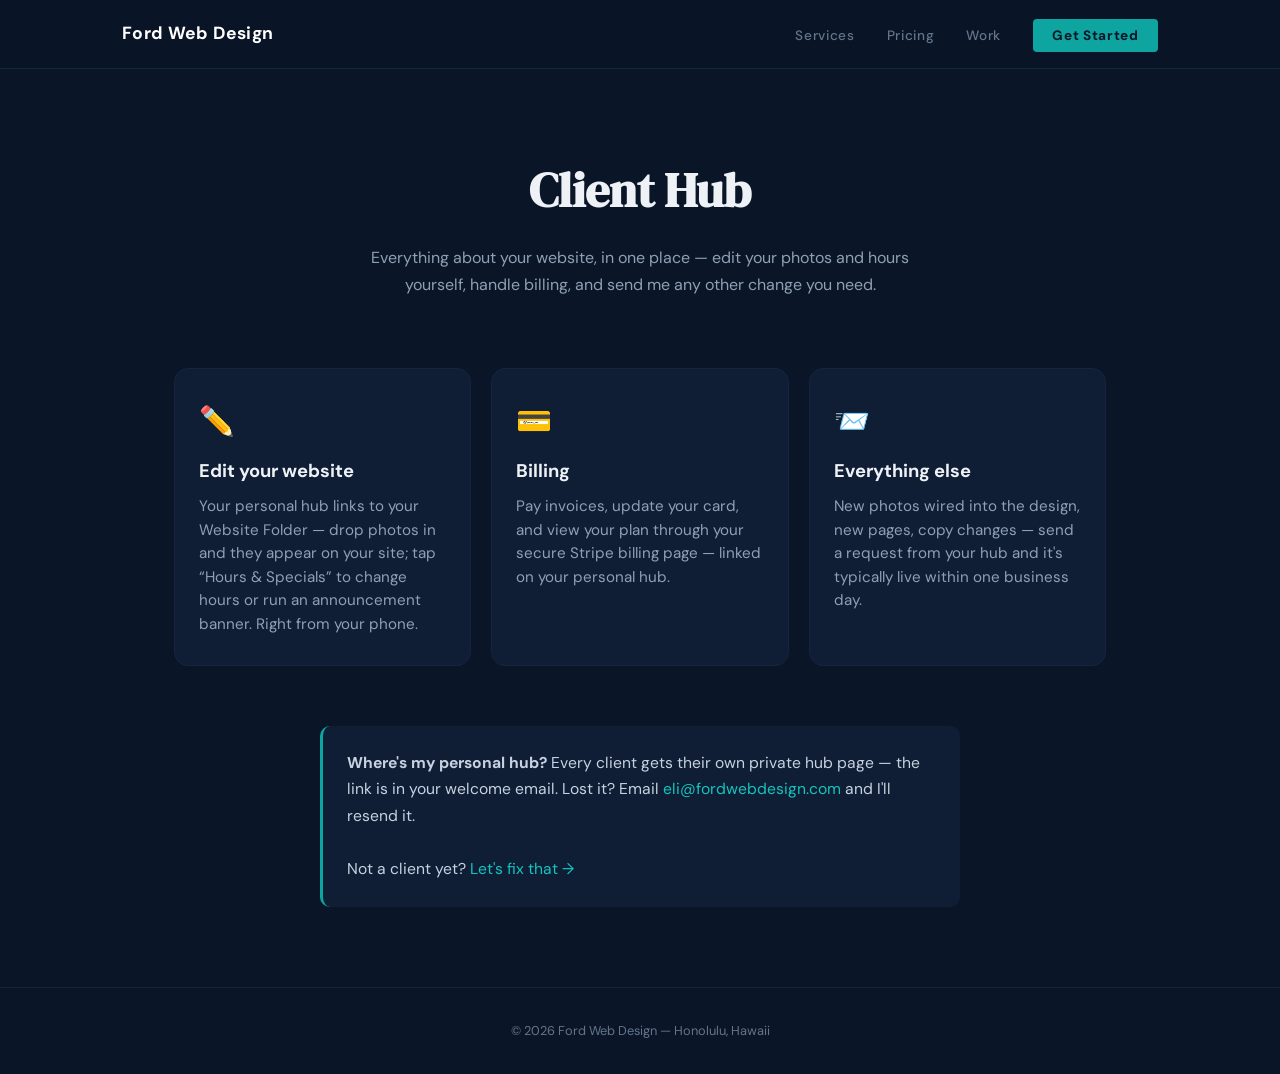
==== clients/index.html @ e679d4ad "fordwebdesign: Client Hub — /clients/ landing + per-client hub template (edits/billing/requests in o" ====
<!DOCTYPE html>
<html lang="en">
<head>
  <meta charset="UTF-8" />
  <meta name="viewport" content="width=device-width, initial-scale=1.0" />
  <title>Client Hub | Ford Web Design</title>
  <meta name="description" content="Manage your website in one place — edit photos and hours yourself, handle billing, and request changes." />
  <meta name="robots" content="noindex" />
  <link rel="icon" href="../favicon.svg" type="image/svg+xml" />
  <link rel="preconnect" href="https://fonts.googleapis.com" />
  <link rel="preconnect" href="https://fonts.gstatic.com" crossorigin />
  <link href="https://fonts.googleapis.com/css2?family=DM+Sans:wght@400;500;700&family=DM+Serif+Display&display=swap" rel="stylesheet" />
  <link rel="stylesheet" href="../style.css" />
  <style>
    .hub-hero { padding: 150px 24px 40px; text-align: center; }
    .hub-hero h1 { font-family: "DM Serif Display", serif; font-size: clamp(2rem, 5vw, 3rem); color: #eef2f7; margin-bottom: 12px; }
    .hub-hero p { color: #8fa0b5; max-width: 560px; margin: 0 auto; }
    .hub-cards { max-width: 980px; margin: 30px auto 60px; padding: 0 24px; display: grid; grid-template-columns: repeat(auto-fit, minmax(260px, 1fr)); gap: 20px; }
    .hub-card { background: #0f1e35; border: 1px solid #162440; border-radius: 14px; padding: 28px 24px; }
    .hub-card .emoji { font-size: 1.8rem; }
    .hub-card h3 { color: #eef2f7; margin: 10px 0 8px; font-size: 1.15rem; }
    .hub-card p { color: #8fa0b5; font-size: 0.95rem; line-height: 1.55; }
    .hub-note { max-width: 640px; margin: 0 auto 80px; padding: 24px; background: #0f1e35; border-left: 3px solid #0ea5a0; border-radius: 10px; color: #c7d2e0; font-size: 0.98rem; }
    .hub-note a { color: #14c4be; }
  </style>
</head>
<body>

  <nav>
    <div class="nav-inner">
      <div class="logo"><a href="../" style="color:inherit; text-decoration:none;">Ford Web Design</a></div>
      <ul id="nav-menu">
        <li><a href="../#services">Services</a></li>
        <li><a href="../#pricing">Pricing</a></li>
        <li><a href="../#work">Work</a></li>
        <li><a href="../#contact" class="btn-nav">Get Started</a></li>
      </ul>
    </div>
  </nav>

  <header class="hub-hero">
    <h1>Client Hub</h1>
    <p>Everything about your website, in one place — edit your photos and hours yourself,
    handle billing, and send me any other change you need.</p>
  </header>

  <div class="hub-cards">
    <div class="hub-card">
      <span class="emoji">✏️</span>
      <h3>Edit your website</h3>
      <p>Your personal hub links to your Website Folder — drop photos in and they appear on
      your site; tap “Hours &amp; Specials” to change hours or run an announcement banner.
      Right from your phone.</p>
    </div>
    <div class="hub-card">
      <span class="emoji">💳</span>
      <h3>Billing</h3>
      <p>Pay invoices, update your card, and view your plan through your secure Stripe
      billing page — linked on your personal hub.</p>
    </div>
    <div class="hub-card">
      <span class="emoji">📨</span>
      <h3>Everything else</h3>
      <p>New photos wired into the design, new pages, copy changes — send a request from
      your hub and it's typically live within one business day.</p>
    </div>
  </div>

  <div class="hub-note">
    <strong>Where's my personal hub?</strong> Every client gets their own private hub page —
    the link is in your welcome email. Lost it? Email
    <a href="mailto:eli@fordwebdesign.com">eli@fordwebdesign.com</a> and I'll resend it.
    <br /><br />
    Not a client yet? <a href="../#contact">Let's fix that →</a>
  </div>

  <footer>
    <p>&copy; 2026 Ford Web Design &mdash; Honolulu, Hawaii</p>
  </footer>

</body>
</html>
---- style.css ----
/* =====================
   VARIABLES
   ===================== */
:root {
  --navy:        #0a1628;
  --navy-2:      #0f1e35;
  --navy-3:      #162440;
  --teal:        #0ea5a0;
  --teal-light:  #14c4be;
  --coral:       #ff6b5b;
  --white:       #ffffff;
  --off-white:   #f0f4f8;
  --text:        #cbd5e1;
  --text-muted:  #64748b;
  --font:        'DM Sans', sans-serif;
  --font-serif:  'DM Serif Display', serif;
}

/* =====================
   RESET & BASE
   ===================== */
*, *::before, *::after { box-sizing: border-box; margin: 0; padding: 0; }
html { scroll-behavior: smooth; }
body { font-family: var(--font); background: var(--navy); color: var(--text); font-size: 16px; line-height: 1.7; }
h1, h2, h3 { font-weight: 700; color: var(--white); }
a { text-decoration: none; color: inherit; }
.container { max-width: 1100px; margin: 0 auto; padding: 0 2rem; }

/* =====================
   NAV
   ===================== */
nav {
  position: fixed; top: 0; left: 0; right: 0; z-index: 100;
  background: rgba(10, 22, 40, 0.92);
  border-bottom: 1px solid rgba(14, 165, 160, 0.15);
  backdrop-filter: blur(12px);
}
.nav-inner {
  max-width: 1100px; margin: 0 auto; padding: 1.2rem 2rem;
  display: flex; align-items: center; justify-content: space-between;
}
.logo { font-family: var(--font); font-size: 1.1rem; font-weight: 700; color: var(--white); letter-spacing: 0.02em; }
nav ul { list-style: none; display: flex; align-items: center; gap: 2rem; }
nav ul a { font-size: 0.85rem; font-weight: 500; letter-spacing: 0.05em; color: var(--text-muted); transition: color 0.2s; }
nav ul a:hover, nav ul a.nav-active { color: var(--teal); }
.btn-nav {
  background: var(--teal); color: var(--navy) !important;
  padding: 0.5rem 1.2rem; font-weight: 700; border-radius: 4px;
  transition: background 0.2s !important;
}
.btn-nav:hover { background: var(--teal-light) !important; }

/* =====================
   HERO
   ===================== */
.hero {
  min-height: 100vh; display: flex; align-items: center;
  position: relative; overflow: hidden;
  padding: 6rem 2rem 4rem;
}
.hero-bg {
  position: absolute; inset: 0; z-index: 0;
  background:
    radial-gradient(ellipse at 70% 50%, rgba(14, 165, 160, 0.12) 0%, transparent 60%),
    radial-gradient(ellipse at 20% 80%, rgba(255, 107, 91, 0.08) 0%, transparent 50%),
    url('https://images.unsplash.com/photo-1507525428034-b723cf961d3e?w=1800&q=80') center/cover no-repeat;
  filter: brightness(0.25);
}
.hero-content { position: relative; z-index: 1; max-width: 700px; margin: 0 auto; text-align: center; }
.hero-location {
  display: inline-block; font-size: 0.8rem; font-weight: 500; letter-spacing: 0.15em;
  text-transform: uppercase; color: var(--teal); margin-bottom: 1.5rem;
  opacity: 0; transform: translateY(12px); animation: fadeUp 0.6s ease forwards 0.2s;
}
.hero h1 {
  font-size: clamp(3rem, 7vw, 5.5rem); line-height: 1.05; color: var(--white);
  margin-bottom: 1.5rem; font-weight: 700;
  opacity: 0; transform: translateY(16px); animation: fadeUp 0.7s ease forwards 0.4s;
}
.hero h1 .highlight {
  background: linear-gradient(135deg, var(--teal), var(--teal-light));
  -webkit-background-clip: text; -webkit-text-fill-color: transparent; background-clip: text;
}
.hero .sub {
  font-size: 1.1rem; color: var(--text); font-weight: 300; max-width: 520px;
  margin: 0 auto 2.5rem; line-height: 1.7;
  opacity: 0; transform: translateY(12px); animation: fadeUp 0.7s ease forwards 0.6s;
}
.hero-cta {
  display: flex; gap: 1rem; justify-content: center; flex-wrap: wrap;
  opacity: 0; transform: translateY(12px); animation: fadeUp 0.7s ease forwards 0.8s;
}
.btn-primary {
  display: inline-block; background: var(--teal); color: var(--navy);
  padding: 0.9rem 2.2rem; font-size: 0.9rem; font-weight: 700;
  letter-spacing: 0.05em; border-radius: 4px; transition: background 0.2s, transform 0.2s;
}
.btn-primary:hover { background: var(--teal-light); transform: translateY(-2px); }
.btn-ghost {
  display: inline-block; border: 1px solid rgba(255,255,255,0.2); color: var(--white);
  padding: 0.9rem 2.2rem; font-size: 0.9rem; font-weight: 500;
  border-radius: 4px; transition: border-color 0.2s, color 0.2s;
}
.btn-ghost:hover { border-color: var(--teal); color: var(--teal); }

/* Scroll indicator */
.hero-scroll {
  position: absolute; bottom: 2rem; left: 50%; transform: translateX(-50%);
  z-index: 1; transition: opacity 0.4s;
  opacity: 0; animation: fadeUp 0.6s ease forwards 1.2s;
}
.hero-scroll span {
  display: block; width: 1px; height: 60px; margin: 0 auto;
  background: linear-gradient(to bottom, var(--teal), transparent);
  animation: scrollLine 1.8s ease-in-out infinite;
}
@keyframes scrollLine {
  0% { transform: scaleY(0); transform-origin: top; }
  50% { transform: scaleY(1); transform-origin: top; }
  51% { transform: scaleY(1); transform-origin: bottom; }
  100% { transform: scaleY(0); transform-origin: bottom; }
}

/* =====================
   SERVICES
   ===================== */
.services { padding: 7rem 0; background: var(--navy-2); }
.section-label {
  font-size: 0.75rem; font-weight: 700; letter-spacing: 0.2em; text-transform: uppercase;
  color: var(--teal); margin-bottom: 0.8rem;
}
.services h2 { font-size: clamp(2rem, 4vw, 3rem); color: var(--white); margin-bottom: 3.5rem; line-height: 1.2; }
.services-grid { display: grid; grid-template-columns: repeat(auto-fit, minmax(240px, 1fr)); gap: 1.5rem; }
.service-card {
  background: var(--navy-3); border: 1px solid rgba(14, 165, 160, 0.1);
  padding: 2rem; border-radius: 8px; transition: border-color 0.3s, transform 0.3s;
}
.service-card:hover { border-color: var(--teal); transform: translateY(-4px); }
.service-icon { font-size: 1.8rem; margin-bottom: 1rem; }
.service-card h3 { font-size: 1.1rem; color: var(--white); margin-bottom: 0.7rem; }
.service-card p { font-size: 0.9rem; color: var(--text-muted); line-height: 1.7; }

/* =====================
   PRICING
   ===================== */
.addons { padding: 7rem 0; background: var(--navy); position: relative; overflow: hidden; }
.addons-bg {
  position: absolute; inset: 0; z-index: 0;
  background:
    radial-gradient(ellipse at 80% 15%, rgba(14,165,160,0.12) 0%, transparent 55%),
    radial-gradient(ellipse at 12% 90%, rgba(255,107,91,0.08) 0%, transparent 50%);
}
.addons .container { position: relative; z-index: 1; }
.addons h2 { font-size: clamp(2rem, 4vw, 3rem); color: var(--white); margin-bottom: 1.2rem; line-height: 1.2; }
.addons-intro { font-size: 1.05rem; color: var(--text); max-width: 600px; margin-bottom: 3.5rem; font-weight: 300; }
.addons-grid { display: flex; flex-wrap: wrap; gap: 1.5rem; align-items: stretch; }
.svc-card {
  flex: 1 1 300px; max-width: 380px;
  background: var(--navy-3); border: 1px solid rgba(14, 165, 160, 0.1);
  padding: 2.2rem 2rem; border-radius: 8px; transition: border-color 0.3s, transform 0.3s;
  display: flex; flex-direction: column;
}
.svc-card:hover { border-color: var(--teal); transform: translateY(-4px); }
.svc-name {
  font-size: 0.78rem; font-weight: 700; letter-spacing: 0.12em; text-transform: uppercase;
  color: var(--teal); margin-bottom: 0.7rem;
}
.svc-desc { font-size: 0.9rem; color: var(--text-muted); margin-bottom: 1.6rem; line-height: 1.6; }
.svc-prices { margin-top: auto; }
.svc-price-row { padding-top: 1.1rem; border-top: 1px solid rgba(255,255,255,0.07); }
.svc-price-row + .svc-price-row { margin-top: 1.1rem; }
.svc-price { font-size: 1.7rem; font-weight: 700; color: var(--white); line-height: 1; }
.svc-price span { font-size: 0.8rem; font-weight: 400; color: var(--text-muted); margin-left: 0.35rem; }
.svc-price-detail { font-size: 0.82rem; color: var(--text-muted); margin-top: 0.45rem; line-height: 1.5; }
.addons-cta { margin-top: 3rem; }

/* =====================
   WORK
   ===================== */
.work { padding: 7rem 0; background: var(--navy); }
.work h2 { font-size: clamp(2rem, 4vw, 3rem); color: var(--white); margin-bottom: 3.5rem; line-height: 1.2; }
.work-grid { display: grid; grid-template-columns: 1fr 1fr; gap: 1.5rem; }
.work-card { border-radius: 8px; overflow: hidden; border: 1px solid rgba(14, 165, 160, 0.1); transition: border-color 0.3s; }
.work-card:hover { border-color: var(--teal); }
.work-img { height: 240px; background-size: cover; background-position: center; }
.work-info { padding: 1.5rem; background: var(--navy-3); }
.work-tag {
  display: inline-block; font-size: 0.7rem; font-weight: 700; letter-spacing: 0.15em;
  text-transform: uppercase; color: var(--teal); margin-bottom: 0.5rem;
}
.work-info h3 { font-size: 1.2rem; color: var(--white); margin-bottom: 0.4rem; }
.work-info p { font-size: 0.875rem; color: var(--text-muted); }
.work-card--cta {
  background: linear-gradient(135deg, rgba(14,165,160,0.15), rgba(255,107,91,0.08));
  display: flex; align-items: center; justify-content: center; min-height: 320px;
}
.work-cta-inner { text-align: center; padding: 2rem; }
.work-cta-inner p { font-size: 1.8rem; font-weight: 700; color: var(--white); line-height: 1.3; margin-bottom: 1.5rem; }

/* =====================
   ABOUT
   ===================== */
.about { padding: 7rem 0; background: var(--navy-2); }
.about-inner { display: grid; grid-template-columns: 1fr 1.4fr; gap: 5rem; align-items: center; }
.about-img-placeholder {
  width: 100%; aspect-ratio: 3/4; border-radius: 8px;
  background:
    linear-gradient(135deg, rgba(14,165,160,0.2), rgba(255,107,91,0.1)),
    url('IMG_3720 copy.JPG') center/cover;
  border: 1px solid rgba(14,165,160,0.2);
}
.about-text h2 { font-size: clamp(2rem, 4vw, 2.8rem); margin-bottom: 1.2rem; }
.about-text p { color: var(--text-muted); margin-bottom: 1rem; font-size: 0.95rem; }
.about-text .btn-primary { margin-top: 1rem; }

/* =====================
   CONTACT
   ===================== */
.contact { padding: 7rem 0; background: var(--navy); }
.contact h2 { font-size: clamp(2rem, 4vw, 3rem); color: var(--white); margin-bottom: 3.5rem; }
.contact-grid { display: grid; grid-template-columns: 1fr 2fr; gap: 5rem; align-items: start; }
.info-block { margin-bottom: 2rem; }
.info-block h4 {
  font-size: 0.72rem; font-weight: 700; letter-spacing: 0.2em; text-transform: uppercase;
  color: var(--teal); margin-bottom: 0.4rem;
}
.info-block p { color: var(--text-muted); font-size: 0.95rem; }
.contact-form form { display: flex; flex-direction: column; gap: 1rem; }
.contact-form input,
.contact-form select,
.contact-form textarea {
  background: var(--navy-3); border: 1px solid rgba(255,255,255,0.08);
  color: var(--white); padding: 0.9rem 1rem; font-family: var(--font);
  font-size: 0.9rem; outline: none; border-radius: 4px; transition: border-color 0.2s;
  resize: none;
}
.contact-form input:focus,
.contact-form select:focus,
.contact-form textarea:focus { border-color: var(--teal); }
.contact-form select option { background: var(--navy-3); }
.contact-form button {
  background: var(--teal); color: var(--navy); border: none;
  padding: 1rem; font-family: var(--font); font-size: 0.9rem; font-weight: 700;
  letter-spacing: 0.05em; border-radius: 4px; cursor: pointer; transition: background 0.2s, transform 0.2s;
}
.contact-form button:hover { background: var(--teal-light); transform: translateY(-2px); }

/* =====================
   FOOTER
   ===================== */
footer {
  background: var(--navy); border-top: 1px solid rgba(255,255,255,0.06);
  text-align: center; padding: 2rem; font-size: 0.8rem; color: var(--text-muted);
}

/* =====================
   ANIMATIONS
   ===================== */
@keyframes fadeUp {
  to { opacity: 1; transform: translateY(0); }
}
.reveal { opacity: 0; transform: translateY(24px); transition: opacity 0.6s ease, transform 0.6s ease; }
.reveal.revealed { opacity: 1; transform: translateY(0); }
.service-card:nth-child(2) { transition-delay: 0.1s; }
.service-card:nth-child(3) { transition-delay: 0.2s; }
.service-card:nth-child(4) { transition-delay: 0.3s; }
.work-card:nth-child(2) { transition-delay: 0.15s; }

/* =====================
   RESPONSIVE
   ===================== */
/* =====================
   WORK IMG OVERLAY
   ===================== */
.work-img { position: relative; }
.work-img-overlay {
  position: absolute; inset: 0;
  background: rgba(14, 165, 160, 0);
  display: flex; align-items: center; justify-content: center;
  transition: background 0.3s;
}
.work-img-overlay span {
  color: var(--white); font-weight: 700; font-size: 0.9rem;
  letter-spacing: 0.1em; opacity: 0; transition: opacity 0.3s;
}
.work-card:hover .work-img-overlay { background: rgba(14, 165, 160, 0.5); }
.work-card:hover .work-img-overlay span { opacity: 1; }

/* =====================
   LIGHTBOX
   ===================== */
#lightbox {
  display: none;
  position: fixed; inset: 0; z-index: 999;
  background: rgba(0,0,0,0.85);
  align-items: center; justify-content: center;
}
#lightbox.active { display: flex; }
.lightbox-inner {
  position: relative;
  width: 90vw; height: 85vh;
  border-radius: 8px; overflow: hidden;
  border: 1px solid rgba(14,165,160,0.3);
}
.lightbox-inner iframe {
  width: 200%;
  height: 200%;
  transform: scale(0.5);
  transform-origin: top left;
}
.lightbox-close {
  position: absolute; top: 1rem; right: 1rem; z-index: 10;
  background: var(--navy); color: var(--white);
  border: 1px solid rgba(255,255,255,0.2);
  width: 36px; height: 36px; border-radius: 50%;
  font-size: 0.9rem; cursor: pointer;
  display: flex; align-items: center; justify-content: center;
  transition: background 0.2s;
}
.lightbox-close:hover { background: var(--teal); }

/* =====================
   HAMBURGER
   ===================== */
.hamburger {
  display: none;
  flex-direction: column;
  gap: 5px;
  background: none;
  border: none;
  cursor: pointer;
  padding: 4px;
  z-index: 200;
}
.hamburger span {
  display: block;
  width: 24px;
  height: 2px;
  background: var(--white);
  border-radius: 2px;
  transition: transform 0.3s ease, opacity 0.3s ease;
}
.hamburger.open span:nth-child(1) { transform: translateY(7px) rotate(45deg); }
.hamburger.open span:nth-child(2) { opacity: 0; }
.hamburger.open span:nth-child(3) { transform: translateY(-7px) rotate(-45deg); }

@media (max-width: 768px) {
  .hamburger { display: flex; }

  nav ul {
    display: flex;
    flex-direction: column;
    position: fixed;
    top: 0; left: 0; right: 0;
    background: var(--navy);
    padding: 6rem 2rem 3rem;
    gap: 2rem;
    transform: translateY(-100%);
    transition: transform 0.35s ease;
    z-index: 99;
  }
  nav ul.open { transform: translateY(0); }
  nav ul a { font-size: 1.1rem; color: var(--text); }
  .btn-nav {
    display: inline-block;
    width: fit-content;
  }

  .work-grid, .about-inner, .contact-grid { grid-template-columns: 1fr; gap: 2.5rem; }
  .services-grid { grid-template-columns: 1fr; }
  .work-card--cta { min-height: 200px; }
}
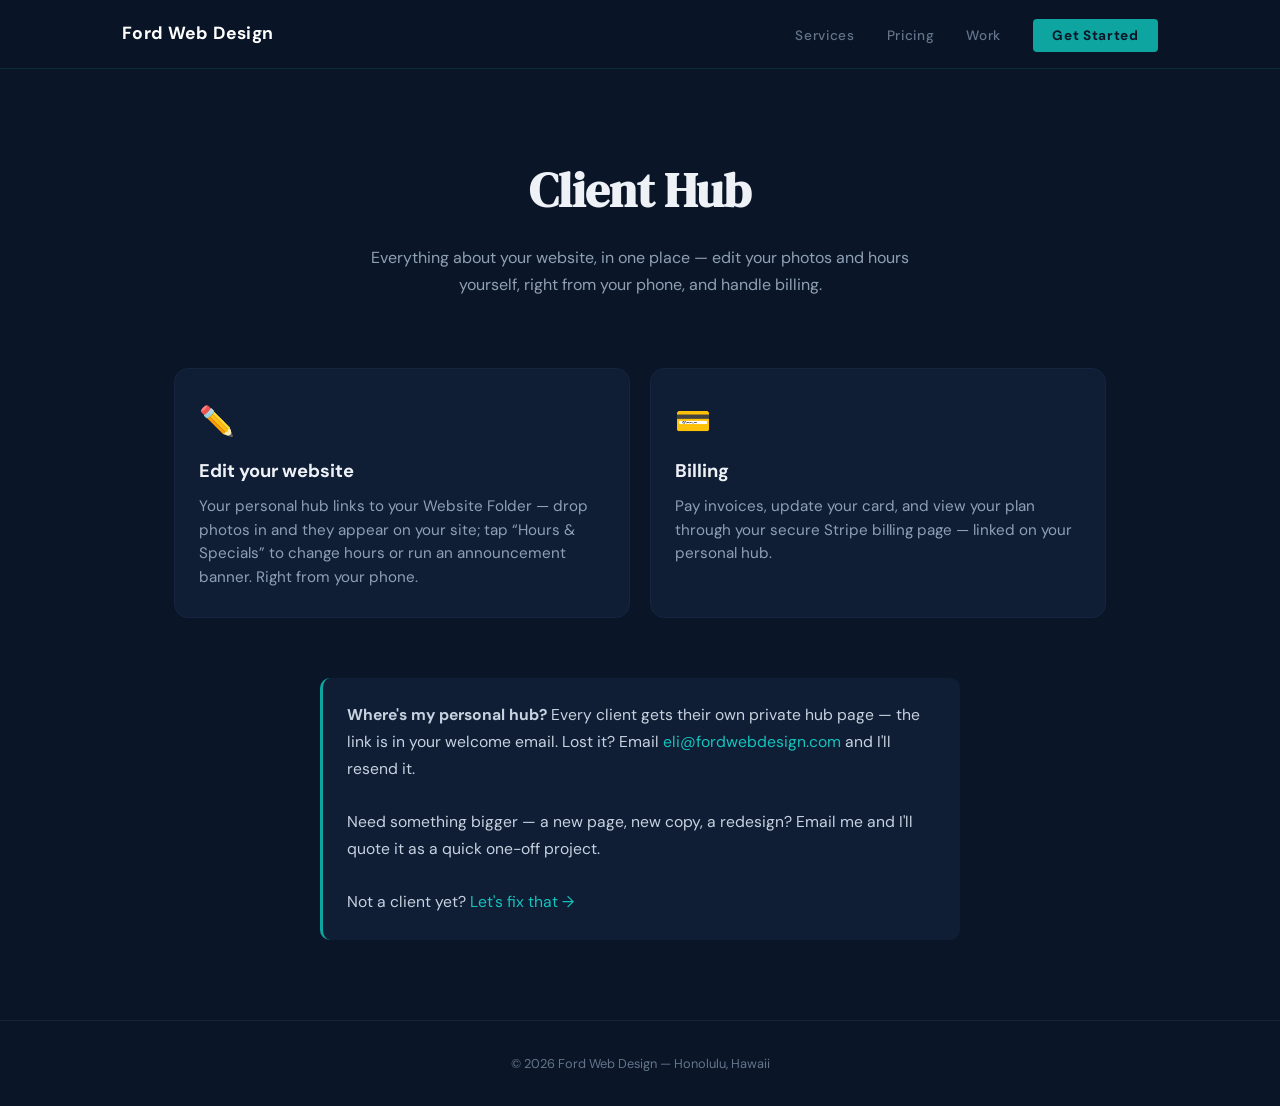
==== commit bfd5c47b: "fordwebdesign: client hub scoped to self-serve only — request form removed, bigger jobs quoted by em" ====
--- a/clients/index.html
+++ b/clients/index.html
@@ -41,7 +41,7 @@
   <header class="hub-hero">
     <h1>Client Hub</h1>
     <p>Everything about your website, in one place — edit your photos and hours yourself,
-    handle billing, and send me any other change you need.</p>
+    right from your phone, and handle billing.</p>
   </header>
 
   <div class="hub-cards">
@@ -58,18 +58,15 @@
       <p>Pay invoices, update your card, and view your plan through your secure Stripe
       billing page — linked on your personal hub.</p>
     </div>
-    <div class="hub-card">
-      <span class="emoji">📨</span>
-      <h3>Everything else</h3>
-      <p>New photos wired into the design, new pages, copy changes — send a request from
-      your hub and it's typically live within one business day.</p>
-    </div>
   </div>
 
   <div class="hub-note">
     <strong>Where's my personal hub?</strong> Every client gets their own private hub page —
     the link is in your welcome email. Lost it? Email
     <a href="mailto:eli@fordwebdesign.com">eli@fordwebdesign.com</a> and I'll resend it.
+    <br /><br />
+    Need something bigger — a new page, new copy, a redesign? Email me and I'll quote it
+    as a quick one-off project.
     <br /><br />
     Not a client yet? <a href="../#contact">Let's fix that →</a>
   </div>
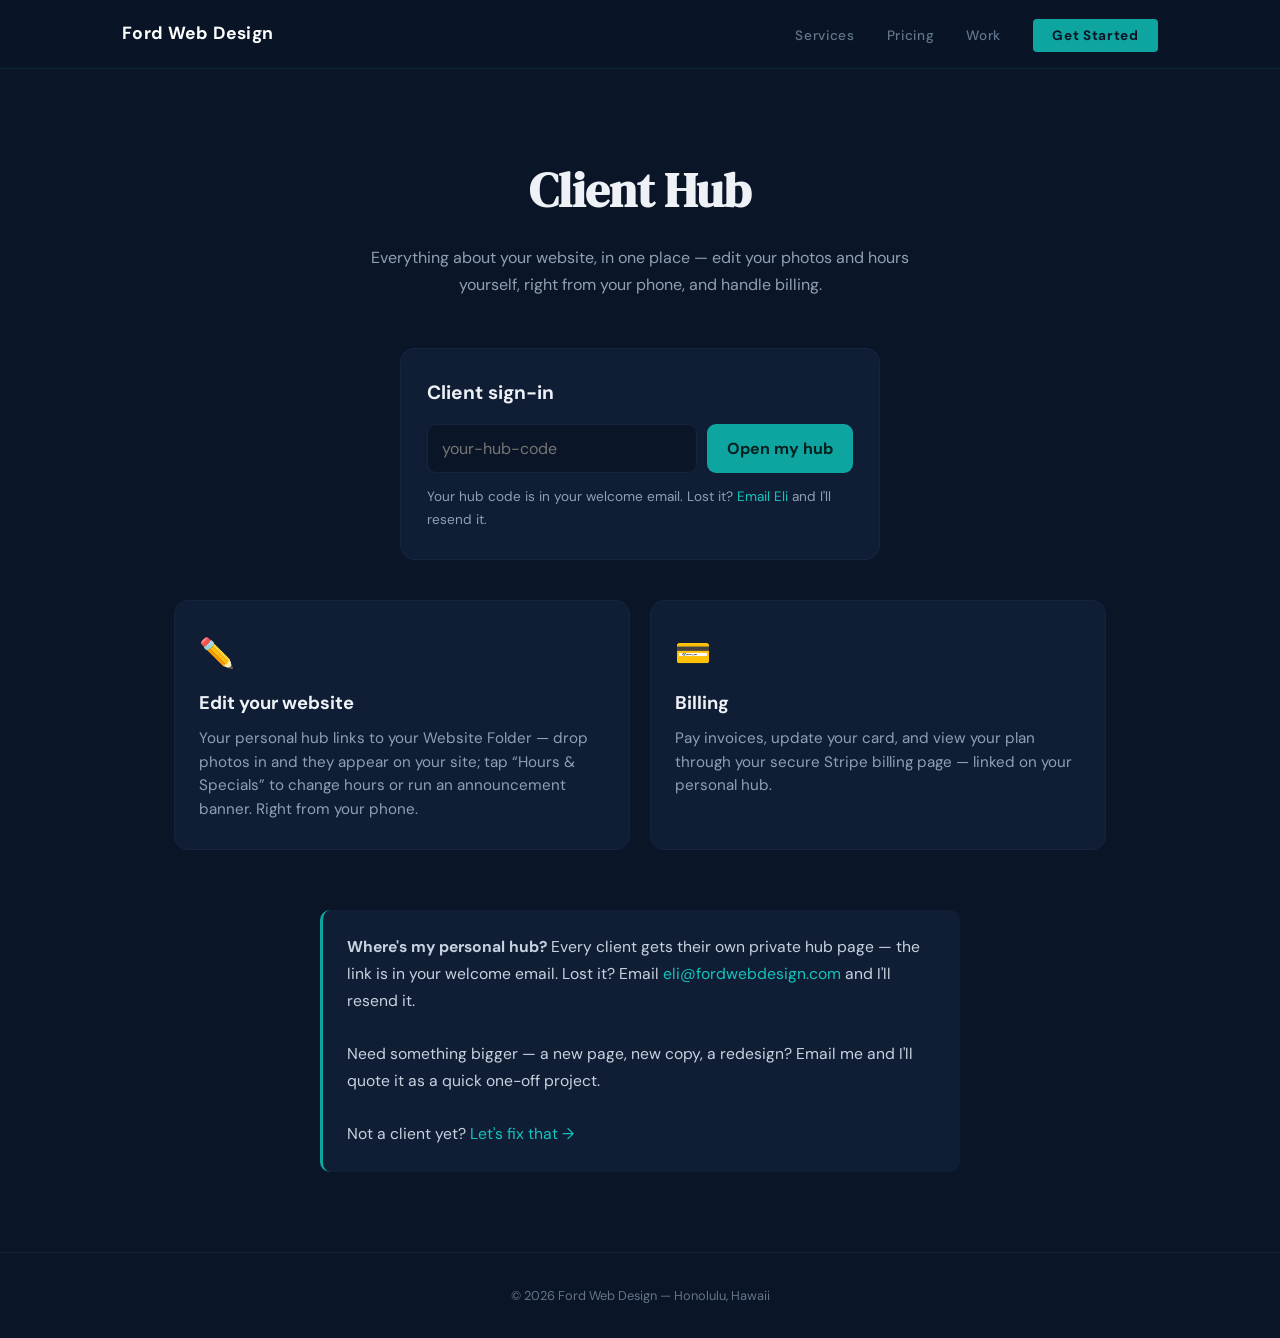
==== commit 4c2ce60d: "fordwebdesign: Client Hub in top nav + client sign-in (hub code entry) on /clients/ Co-Authored-By: " ====
--- a/clients/index.html
+++ b/clients/index.html
@@ -22,6 +22,15 @@
     .hub-card p { color: #8fa0b5; font-size: 0.95rem; line-height: 1.55; }
     .hub-note { max-width: 640px; margin: 0 auto 80px; padding: 24px; background: #0f1e35; border-left: 3px solid #0ea5a0; border-radius: 10px; color: #c7d2e0; font-size: 0.98rem; }
     .hub-note a { color: #14c4be; }
+    .hub-signin { max-width: 480px; margin: 10px auto 40px; background: #0f1e35; border: 1px solid #162440; border-radius: 14px; padding: 28px 26px; }
+    .hub-signin h2 { color: #eef2f7; font-size: 1.2rem; margin-bottom: 14px; }
+    .hub-signin .row { display: flex; gap: 10px; }
+    .hub-signin input { flex: 1; background: #0a1628; border: 1px solid #162440; border-radius: 9px; color: #eef2f7; padding: 13px 14px; font-size: 1rem; font-family: inherit; }
+    .hub-signin input:focus { outline: 2px solid #0ea5a0; border-color: #0ea5a0; }
+    .hub-signin button { background: #0ea5a0; color: #04211f; border: 0; border-radius: 9px; font-weight: 700; font-size: 1rem; padding: 13px 20px; cursor: pointer; font-family: inherit; }
+    .hub-signin button:hover { background: #14c4be; }
+    .hub-signin .hint { color: #8fa0b5; font-size: 0.85rem; margin-top: 12px; }
+    .hub-signin .hint a { color: #14c4be; }
   </style>
 </head>
 <body>
@@ -43,6 +52,25 @@
     <p>Everything about your website, in one place — edit your photos and hours yourself,
     right from your phone, and handle billing.</p>
   </header>
+
+  <div class="hub-signin">
+    <h2>Client sign-in</h2>
+    <div class="row">
+      <input id="hubcode" type="text" placeholder="your-hub-code" autocapitalize="none" autocorrect="off" spellcheck="false" aria-label="Hub code" />
+      <button onclick="goHub()">Open my hub</button>
+    </div>
+    <p class="hint">Your hub code is in your welcome email. Lost it?
+    <a href="mailto:eli@fordwebdesign.com">Email Eli</a> and I'll resend it.</p>
+  </div>
+  <script>
+    function goHub() {
+      var c = document.getElementById('hubcode').value.trim().toLowerCase().replace(/\s+/g, '-');
+      if (c) window.location.href = '/clients/' + encodeURIComponent(c) + '.html';
+    }
+    document.getElementById('hubcode').addEventListener('keydown', function (e) {
+      if (e.key === 'Enter') goHub();
+    });
+  </script>
 
   <div class="hub-cards">
     <div class="hub-card">
